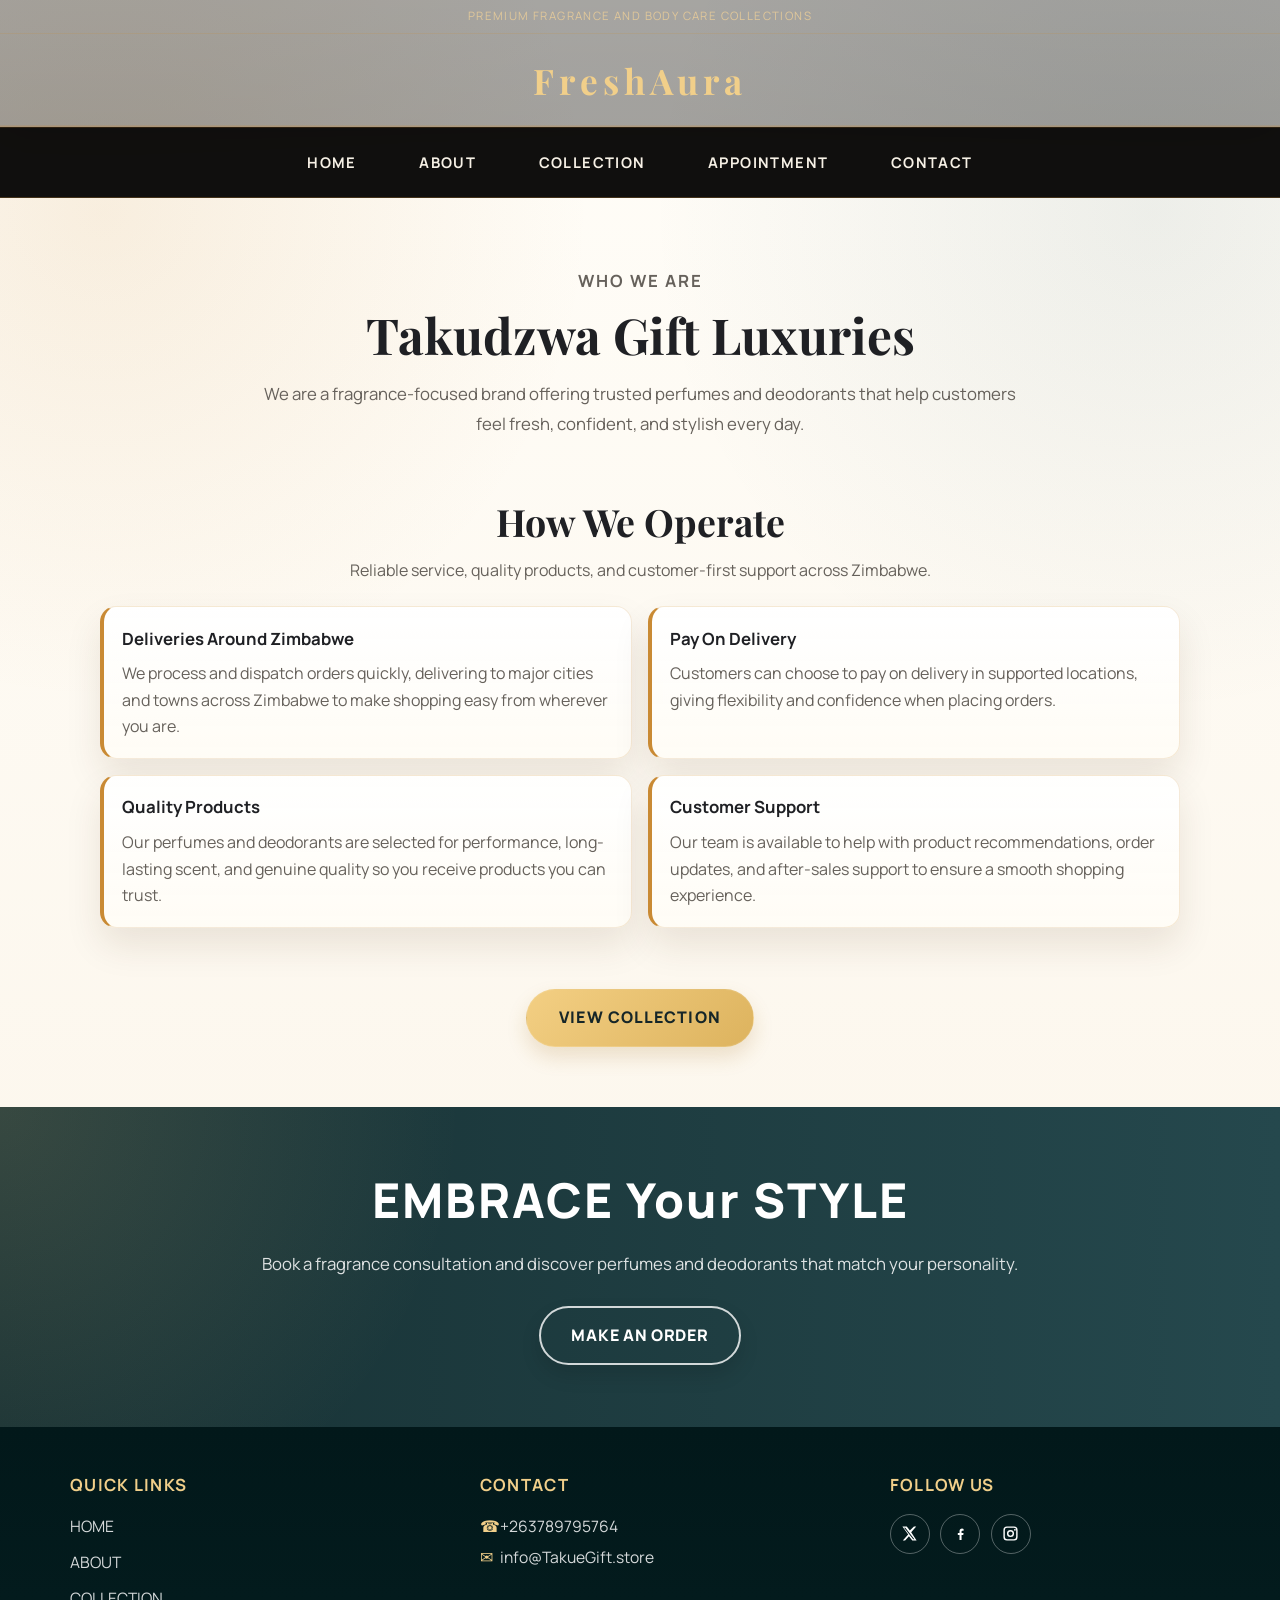
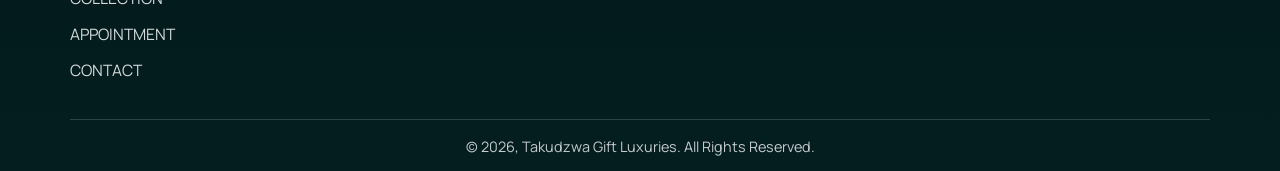
==== about.html @ 9ef3cc25 "Add strawberry water background to site header" ====
<!DOCTYPE html>
<html lang="en">
<head>
  <meta charset="UTF-8">
  <meta name="viewport" content="width=device-width, initial-scale=1.0">
  <title>About | Takudzwa Gift Luxuries</title>
  <link rel="preconnect" href="https://fonts.googleapis.com">
  <link rel="preconnect" href="https://fonts.gstatic.com" crossorigin>
  <link href="https://fonts.googleapis.com/css2?family=Manrope:wght@400;500;700;800&family=Playfair+Display:wght@600;700&display=swap" rel="stylesheet">
  <link rel="stylesheet" href="style.css">
</head>
<body class="about-page">
  <header class="site-header">
    <div class="top-strip">
      <p>Premium Fragrance and Body Care Collections</p>
    </div>

    <div class="brand-row">
      <div class="brand-mark">FreshAura</div>
    </div>
  </header>

  <nav class="menu-nav" aria-label="Main navigation">
    <a href="index.html#home">HOME</a>
    <a href="about.html">ABOUT</a>
    <a href="products.html">COLLECTION</a>
    <a href="index.html#appointment">APPOINTMENT</a>
    <a href="index.html#contact">CONTACT</a>
  </nav>

  <main>
    <section class="about-hero">
      <div class="about-hero-content">
        <p class="eyebrow">Who We Are</p>
        <h1>Takudzwa Gift Luxuries</h1>
        <p>
          We are a fragrance-focused brand offering trusted perfumes and deodorants that help customers feel
          fresh, confident, and stylish every day.
        </p>
      </div>
    </section>

    <section class="operations-section">
      <div class="operations-head">
        <h2>How We Operate</h2>
        <p>Reliable service, quality products, and customer-first support across Zimbabwe.</p>
      </div>

      <div class="operations-grid">
        <article class="operation-card">
          <h3>Deliveries Around Zimbabwe</h3>
          <p>
            We process and dispatch orders quickly, delivering to major cities and towns across Zimbabwe to make
            shopping easy from wherever you are.
          </p>
        </article>

        <article class="operation-card">
          <h3>Pay On Delivery</h3>
          <p>
            Customers can choose to pay on delivery in supported locations, giving flexibility and confidence
            when placing orders.
          </p>
        </article>

        <article class="operation-card">
          <h3>Quality Products</h3>
          <p>
            Our perfumes and deodorants are selected for performance, long-lasting scent, and genuine quality so
            you receive products you can trust.
          </p>
        </article>

        <article class="operation-card">
          <h3>Customer Support</h3>
          <p>
            Our team is available to help with product recommendations, order updates, and after-sales support to
            ensure a smooth shopping experience.
          </p>
        </article>
      </div>

      <div class="about-actions">
        <a class="read-more-btn" href="products.html">VIEW COLLECTION</a>
      </div>
    </section>
  </main>

  <section class="cta-band">
    <div class="cta-band-content">
      <h2>EMBRACE Your STYLE</h2>
      <p>Book a fragrance consultation and discover perfumes and deodorants that match your personality.</p>
      <a class="cta-outline-btn" href="order.html">MAKE AN ORDER</a>
    </div>
  </section>

  <footer class="site-footer">
    <div class="footer-grid">
      <div>
        <h3>QUICK LINKS</h3>
        <ul class="footer-links">
          <li><a href="index.html#home">HOME</a></li>
          <li><a href="about.html">ABOUT</a></li>
          <li><a href="products.html">COLLECTION</a></li>
          <li><a href="index.html#appointment">APPOINTMENT</a></li>
          <li><a href="index.html#contact">CONTACT</a></li>
        </ul>
      </div>

      <div>
        <h3>CONTACT</h3>
        <p class="footer-contact"><span class="icon-inline" aria-hidden="true">☎</span> +263789795764</p>
        <p class="footer-contact"><span class="icon-inline" aria-hidden="true">✉</span> info@TakueGift.store</p>
      </div>

      <div>
        <h3>FOLLOW US</h3>
        <div class="social-links">
          <a href="#" aria-label="Twitter">
            <svg viewBox="0 0 24 24" aria-hidden="true"><path d="M18.244 2H21.5l-7.11 8.12L22 22h-6.04l-4.73-6.2L5.8 22H2.54l7.6-8.7L2 2h6.2l4.27 5.64L18.244 2Zm-1.06 18h1.68L6.1 3.9H4.3L17.184 20Z"/></svg>
          </a>
          <a href="#" aria-label="Facebook">
            <svg viewBox="0 0 24 24" aria-hidden="true"><path d="M13.5 21v-7h2.4l.36-2.8H13.5V9.42c0-.81.23-1.36 1.38-1.36h1.47V5.54A19.4 19.4 0 0 0 14.2 5c-2.13 0-3.58 1.3-3.58 3.68v2.52H8.2V14h2.42v7h2.88Z"/></svg>
          </a>
          <a href="#" aria-label="Instagram">
            <svg viewBox="0 0 24 24" aria-hidden="true"><path d="M7 2h10a5 5 0 0 1 5 5v10a5 5 0 0 1-5 5H7a5 5 0 0 1-5-5V7a5 5 0 0 1 5-5Zm0 2a3 3 0 0 0-3 3v10a3 3 0 0 0 3 3h10a3 3 0 0 0 3-3V7a3 3 0 0 0-3-3H7Zm11.25 1.5a1.25 1.25 0 1 1 0 2.5 1.25 1.25 0 0 1 0-2.5ZM12 7a5 5 0 1 1 0 10 5 5 0 0 1 0-10Zm0 2a3 3 0 1 0 0 6 3 3 0 0 0 0-6Z"/></svg>
          </a>
        </div>
      </div>
    </div>

    <div class="footer-bottom">
      <p>&copy; 2026, Takudzwa Gift Luxuries. All Rights Reserved.</p>
    </div>
  </footer>
</body>
</html>
---- style.css ----
:root {
  --bg: #fffaf4;
  --surface: rgba(255, 255, 255, 0.86);
  --surface-strong: #ffffff;
  --text: #1f2024;
  --muted: #66615b;
  --brand: #c98a34;
  --brand-soft: #f0cf8a;
  --brand-deep: #8f5d12;
  --accent: #214d52;
  --line: #ead8bf;
  --shadow: 0 18px 36px rgba(68, 43, 13, 0.10);
}

* {
  box-sizing: border-box;
  margin: 0;
  padding: 0;
}

html {
  scroll-behavior: smooth;
}

body {
  font-family: "Manrope", sans-serif;
  color: var(--text);
  background:
    radial-gradient(circle at 8% 12%, rgba(201, 138, 52, 0.14), transparent 25%),
    radial-gradient(circle at 92% 10%, rgba(33, 77, 82, 0.10), transparent 26%),
    linear-gradient(180deg, #fffdf8 0%, #fbf4e8 100%);
  min-height: 100vh;
  line-height: 1.6;
}

button,
a {
  font: inherit;
}

.site-header {
  background: 
    linear-gradient(180deg, rgba(0, 0, 0, 0.35) 0%, rgba(0, 0, 0, 0.45) 100%),
    url('https://images.unsplash.com/photo-1567238997240-f1c0c7555f18?auto=format&fit=crop&w=1200&q=80');
  background-size: cover;
  background-position: center;
  background-attachment: fixed;
  border-bottom: 1px solid rgba(201, 138, 52, 0.28);
  box-shadow: 0 16px 30px rgba(0, 0, 0, 0.22);
}

.top-strip {
  border-bottom: 1px solid rgba(201, 138, 52, 0.18);
  text-align: center;
  padding: 0.45rem 1rem;
}

.top-strip p {
  color: #e0c79a;
  letter-spacing: 1.4px;
  font-size: 0.72rem;
  text-transform: uppercase;
}

.brand-row {
  padding: 1.2rem 1rem 1rem;
  text-align: center;
  border-bottom: 1px solid rgba(201, 138, 52, 0.16);
}

.brand-mark {
  font-family: "Playfair Display", serif;
  color: #f1cf8a;
  font-size: clamp(1.7rem, 3vw, 2.2rem);
  letter-spacing: 5px;
  font-weight: 700;
}

.menu-nav {
  width: 100%;
  margin: 0;
  display: flex;
  align-items: center;
  justify-content: center;
  gap: clamp(0.9rem, 3vw, 2.4rem);
  padding: 1rem 1rem 1.05rem;
  background: rgba(12, 11, 10, 0.98);
  border-top: 1px solid rgba(201, 138, 52, 0.16);
  border-bottom: 1px solid rgba(201, 138, 52, 0.28);
  position: sticky;
  top: 0;
  z-index: 1000;
  backdrop-filter: blur(10px);
}

.menu-nav a {
  text-decoration: none;
  color: #f7f1e6;
  font-weight: 700;
  letter-spacing: 1.4px;
  font-size: 0.92rem;
  transition: color 0.25s ease, transform 0.25s ease, background 0.25s ease;
  padding: 0.4rem 0.75rem;
  border-radius: 999px;
}

.menu-nav a:hover {
  color: #1f2024;
  background: linear-gradient(135deg, #f3cf83 0%, #ddb35e 100%);
  transform: translateY(-1px);
}

.hero {
  padding: 2.6rem 1.4rem 3.6rem;
}

.hero-content {
  max-width: 1100px;
  margin: 3rem auto 0;
  padding: 2rem 1.2rem;
}

.eyebrow {
  text-transform: uppercase;
  letter-spacing: 2px;
  color: var(--brand-deep);
  font-weight: 700;
  font-size: 0.78rem;
}

.hero-content h1 {
  margin-top: 0.7rem;
  font-family: "Playfair Display", serif;
  font-size: clamp(1.9rem, 4vw, 3.6rem);
  line-height: 1.15;
}

.subtitle {
  margin-top: 1rem;
  color: var(--muted);
  font-size: 1rem;
  max-width: 650px;
}

.story-section {
  margin: 0 0 1.8rem;
  padding: 5.8rem 1.4rem;
  background:
    linear-gradient(rgba(6, 10, 12, 0.64), rgba(6, 10, 12, 0.64)),
    url("https://images.unsplash.com/photo-1594035910387-fea47794261f?auto=format&fit=crop&w=1800&q=80") center/cover no-repeat;
  animation: storyPan 18s ease-in-out infinite alternate;
}

.story-content {
  max-width: 920px;
  margin: 0 auto;
  text-align: center;
  color: #fff;
}

.story-content h2 {
  font-size: clamp(1.65rem, 4vw, 2.35rem);
  letter-spacing: 3px;
  font-weight: 800;
}

.story-content h2::after {
  content: "";
  display: block;
  width: 72px;
  height: 2px;
  margin: 0.9rem auto 0;
  background: var(--brand);
}

.story-content p {
  margin: 1.35rem auto 0;
  line-height: 1.7;
  max-width: 900px;
  color: #f2f2f2;
  font-size: clamp(0.98rem, 1.7vw, 1.25rem);
}

.read-more-btn {
  display: inline-block;
  margin-top: 2rem;
  padding: 0.95rem 2rem;
  text-decoration: none;
  color: #162628;
  background: linear-gradient(135deg, #f3cf83 0%, #ddb35e 100%);
  border: 1px solid rgba(255, 255, 255, 0.10);
  font-weight: 800;
  letter-spacing: 1.1px;
  border-radius: 999px;
  box-shadow: 0 10px 20px rgba(161, 109, 28, 0.18);
  transition: transform 0.25s ease, box-shadow 0.25s ease, filter 0.25s ease;
}

.read-more-btn:hover {
  filter: brightness(1.03);
  transform: translateY(-1px);
  box-shadow: 0 14px 24px rgba(161, 109, 28, 0.22);
}

@keyframes storyPan {
  from {
    background-position: center, 50% 45%;
  }
  to {
    background-position: center, 50% 55%;
  }
}

.products-section {
  padding: 1rem 1.4rem 4rem;
}

.section-head {
  max-width: 1100px;
  margin: 0 auto 1.5rem;
  text-align: center;
}

.section-head h2 {
  font-size: clamp(1.5rem, 3vw, 2.1rem);
  font-family: "Playfair Display", serif;
  letter-spacing: 0.6px;
}

.section-head p {
  margin-top: 0.45rem;
  color: var(--muted);
}

.product-grid {
  max-width: 1100px;
  margin: 0 auto;
  display: grid;
  grid-template-columns: repeat(3, minmax(0, 1fr));
  gap: 1.2rem;
}

.products-actions {
  text-align: center;
  margin-top: 1.9rem;
}

.all-products-section {
  padding-top: 2.8rem;
}

.product-showcase {
  max-width: 1100px;
  margin: 0 auto;
  display: grid;
  grid-template-columns: minmax(320px, 430px) minmax(320px, 1fr);
  gap: 1.6rem;
  align-items: center;
}

.showcase-left {
  display: flex;
  flex-direction: column;
  align-items: center;
  gap: 0.85rem;
}

.showcase-arrow {
  width: 44px;
  height: 44px;
  border-radius: 999px;
  border: 1px solid rgba(201, 138, 52, 0.34);
  background: linear-gradient(135deg, #fff 0%, #f9f1df 100%);
  color: #17343b;
  font-size: 1rem;
  cursor: pointer;
  box-shadow: 0 10px 18px rgba(68, 43, 13, 0.08);
  transition: transform 0.25s ease, border-color 0.25s ease, box-shadow 0.25s ease;
}

.showcase-arrow:hover {
  border-color: var(--brand);
  transform: scale(1.05);
  box-shadow: 0 14px 22px rgba(68, 43, 13, 0.12);
}

.showcase-stack {
  position: relative;
  width: min(92vw, 400px);
  height: 540px;
}

.showcase-card {
  position: absolute;
  left: 0;
  width: 100%;
  border-radius: 24px;
  overflow: hidden;
  box-shadow: var(--shadow);
  transition: transform 1s ease, opacity 1s ease;
  background: #fff;
}

.showcase-card img {
  width: 100%;
  height: 420px;
  object-fit: cover;
  display: block;
}

.showcase-card.active {
  top: 60px;
  z-index: 3;
  opacity: 1;
}

.showcase-card.prev {
  top: 8px;
  transform: scale(0.9);
  opacity: 0.5;
  z-index: 1;
}

.showcase-card.next {
  top: 116px;
  transform: scale(0.9);
  opacity: 0.5;
  z-index: 1;
}

.showcase-overlay {
  position: absolute;
  inset: auto 0 0 0;
  background: linear-gradient(180deg, rgba(0, 0, 0, 0), rgba(16, 24, 26, 0.78));
  color: #fff;
  padding: 1rem;
}

.showcase-overlay h4 {
  font-size: 1.08rem;
}

.showcase-right {
  background: linear-gradient(180deg, rgba(255, 255, 255, 0.94), rgba(255, 251, 244, 0.92));
  border: 1px solid rgba(201, 138, 52, 0.18);
  border-radius: 24px;
  padding: 1.55rem;
  box-shadow: var(--shadow);
  transform: translateX(0);
  opacity: 1;
}

.showcase-right.is-entering {
  animation: detailsMorph 0.5s ease;
}

.product-tag {
  display: inline-block;
  background: linear-gradient(135deg, rgba(201, 138, 52, 0.16), rgba(240, 207, 138, 0.28));
  color: var(--brand-deep);
  padding: 0.35rem 0.65rem;
  border-radius: 999px;
  font-weight: 700;
  font-size: 0.8rem;
  letter-spacing: 0.5px;
  text-transform: uppercase;
}

.showcase-right h3 {
  margin-top: 0.8rem;
  font-family: "Playfair Display", serif;
  font-size: clamp(1.5rem, 2.6vw, 2.1rem);
}

.detail-block {
  margin-top: 0.8rem;
  color: #4e565e;
  line-height: 1.65;
}

.detail-block strong {
  color: #192025;
}

.detail-price {
  margin-top: 1rem;
  font-size: 1.55rem;
  font-weight: 800;
  color: var(--brand-deep);
}

.showcase-card.slide-up {
  transform: translateY(-18px);
}

.showcase-card.slide-down {
  transform: translateY(18px);
}

@keyframes detailsMorph {
  from {
    opacity: 0;
    transform: translateX(-24px);
  }
  to {
    opacity: 1;
    transform: translateX(0);
  }
}

.product-card {
  background: var(--surface-strong);
  border: 1px solid rgba(201, 138, 52, 0.18);
  border-radius: 18px;
  overflow: hidden;
  box-shadow: var(--shadow);
  transition: transform 0.25s ease, box-shadow 0.25s ease, border-color 0.25s ease;
}

.product-card:hover {
  transform: translateY(-4px);
  border-color: rgba(201, 138, 52, 0.34);
  box-shadow: 0 22px 42px rgba(68, 43, 13, 0.14);
}

.product-card img {
  width: 100%;
  height: 220px;
  object-fit: cover;
  display: block;
}

.card-body {
  padding: 1rem;
}

.card-body h3 {
  font-size: 1rem;
}

.card-body p {
  margin-top: 0.4rem;
  color: var(--muted);
  font-size: 0.9rem;
}

.price {
  display: inline-block;
  margin-top: 0.8rem;
  font-weight: 800;
  color: var(--brand-deep);
}

.cta-band {
  background:
    radial-gradient(circle at top left, rgba(240, 207, 138, 0.15), transparent 35%),
    linear-gradient(90deg, #173134, #25484d);
  padding: 3.4rem 1.4rem 3.9rem;
}

.cta-band-content {
  max-width: 980px;
  margin: 0 auto;
  text-align: center;
  color: #fff;
}

.cta-band-content h2 {
  font-size: clamp(2rem, 4.5vw, 3rem);
  font-weight: 800;
  letter-spacing: 2px;
}

.cta-band-content p {
  margin-top: 0.8rem;
  font-size: 1.05rem;
  color: rgba(255, 255, 255, 0.85);
}

.cta-outline-btn {
  display: inline-block;
  margin-top: 1.75rem;
  padding: 0.9rem 1.9rem;
  border: 2px solid rgba(255, 255, 255, 0.8);
  color: #fff;
  text-decoration: none;
  font-weight: 800;
  letter-spacing: 0.7px;
  border-radius: 999px;
  box-shadow: 0 10px 20px rgba(0, 0, 0, 0.12);
  transition: transform 0.25s ease, background 0.25s ease, color 0.25s ease, box-shadow 0.25s ease;
}

.cta-outline-btn:hover {
  background: rgba(255, 255, 255, 0.14);
  transform: translateY(-1px);
  box-shadow: 0 14px 24px rgba(0, 0, 0, 0.14);
}

.cta-outline-btn.join-popup-trigger {
  background: linear-gradient(135deg, #efd28a 0%, #d7a54a 100%);
  border-color: #d7a54a;
  color: #162628;
}

.cta-outline-btn.join-popup-trigger:hover {
  background: linear-gradient(135deg, #f4da9c 0%, #e1b15c 100%);
}

.order-popup-overlay {
  position: fixed;
  inset: 0;
  background: rgba(0, 0, 0, 0.62);
  display: grid;
  place-items: center;
  padding: 1rem;
  z-index: 1300;
  opacity: 0;
  pointer-events: none;
  transition: opacity 0.25s ease;
}

.order-popup-overlay.active {
  opacity: 1;
  pointer-events: auto;
}

.order-popup {
  width: min(92vw, 460px);
  background: linear-gradient(180deg, #171513 0%, #11100f 100%);
  border: 1px solid rgba(240, 207, 138, 0.55);
  border-radius: 18px;
  color: #fff;
  padding: 1.25rem;
  text-align: center;
  box-shadow: 0 26px 50px rgba(0, 0, 0, 0.38);
}

.order-popup h3 {
  color: #f0cf8a;
  letter-spacing: 0.6px;
  text-transform: uppercase;
}

.order-popup p {
  margin-top: 0.45rem;
  color: #d9d9d9;
}

.order-popup-links {
  margin-top: 0.95rem;
  display: grid;
  gap: 0.55rem;
}

.order-popup-links a {
  text-decoration: none;
  color: #162628;
  background: linear-gradient(135deg, #f1d28d, #d7a74b);
  padding: 0.78rem 0.85rem;
  font-weight: 800;
  letter-spacing: 0.4px;
  border-radius: 10px;
  text-transform: uppercase;
  transition: transform 0.2s ease, filter 0.2s ease, box-shadow 0.2s ease;
  box-shadow: 0 10px 16px rgba(0, 0, 0, 0.16);
}

.order-popup-links a:hover {
  filter: brightness(1.04);
  transform: translateY(-1px);
}

.order-popup-close {
  margin-top: 0.8rem;
  border: 1px solid rgba(255, 255, 255, 0.45);
  background: transparent;
  color: #fff;
  padding: 0.5rem 0.85rem;
  border-radius: 10px;
  cursor: pointer;
}

.order-popup-close:hover {
  border-color: #d4af37;
  color: #d4af37;
}

.site-footer {
  background: linear-gradient(180deg, #02181a 0%, #041e20 100%);
  color: #d7dfe2;
  padding: 2.8rem 1.4rem 0.8rem;
}

.footer-grid {
  max-width: 1140px;
  margin: 0 auto;
  display: grid;
  grid-template-columns: 1.2fr 1.2fr 1fr;
  gap: 1.6rem;
}

.site-footer h3 {
  color: #f1cf8a;
  letter-spacing: 1.3px;
  margin-bottom: 0.95rem;
  font-size: 1.05rem;
}

.footer-links {
  list-style: none;
}

.footer-links li + li {
  margin-top: 0.65rem;
}

.footer-links a,
.footer-contact {
  color: #d5d9da;
  text-decoration: none;
  font-size: 0.98rem;
}

.footer-links a:hover {
  color: #f1cf8a;
}

.footer-contact + .footer-contact {
  margin-top: 0.4rem;
}

.icon-inline {
  display: inline-block;
  width: 1.1rem;
  color: #f1cf8a;
}

.social-links {
  display: flex;
  gap: 0.65rem;
}

.social-links a {
  width: 40px;
  height: 40px;
  border-radius: 999px;
  border: 1px solid rgba(255, 255, 255, 0.32);
  color: #fff;
  text-decoration: none;
  display: inline-flex;
  align-items: center;
  justify-content: center;
  font-weight: 700;
  font-size: 0.75rem;
  transition: border-color 0.25s ease, color 0.25s ease;
}

.social-links a svg {
  width: 17px;
  height: 17px;
  fill: currentColor;
}

.social-links a:hover {
  color: #f1cf8a;
  border-color: #f1cf8a;
}

.footer-bottom {
  max-width: 1140px;
  margin: 2.2rem auto 0;
  padding-top: 0.95rem;
  border-top: 1px solid rgba(255, 255, 255, 0.16);
  text-align: center;
}

.footer-bottom p {
  color: #c4cbce;
  font-size: 0.9rem;
}

.about-page {
  background:
    radial-gradient(circle at 8% 12%, rgba(201, 138, 52, 0.12), transparent 25%),
    radial-gradient(circle at 90% 12%, rgba(33, 77, 82, 0.08), transparent 26%),
    linear-gradient(180deg, #fffdf8 0%, #fbf4e8 100%);
}

.about-hero {
  padding: 3.2rem 1.4rem 2.3rem;
}

.about-hero-content {
  max-width: 960px;
  margin: 0 auto;
  text-align: center;
}

.about-hero-content h1 {
  margin-top: 0.7rem;
  font-family: "Playfair Display", serif;
  font-size: clamp(2rem, 4.5vw, 3.1rem);
  line-height: 1.15;
}

.about-hero-content p {
  margin: 1rem auto 0;
  color: var(--muted);
  max-width: 760px;
  font-size: 1.05rem;
  line-height: 1.75;
}

.operations-section {
  padding: 1rem 1.4rem 3.8rem;
}

.operations-head {
  max-width: 980px;
  margin: 0 auto 1.4rem;
  text-align: center;
}

.operations-head h2 {
  font-family: "Playfair Display", serif;
  font-size: clamp(1.6rem, 3.3vw, 2.35rem);
}

.operations-head p {
  margin-top: 0.45rem;
  color: var(--muted);
}

.operations-grid {
  max-width: 1080px;
  margin: 0 auto;
  display: grid;
  grid-template-columns: repeat(2, minmax(0, 1fr));
  gap: 1rem;
}

.operation-card {
  background: linear-gradient(180deg, rgba(255, 255, 255, 0.95), rgba(255, 252, 246, 0.92));
  border: 1px solid rgba(201, 138, 52, 0.18);
  border-left: 4px solid var(--brand);
  border-radius: 16px;
  box-shadow: var(--shadow);
  padding: 1.15rem;
}

.operation-card h3 {
  font-size: 1.05rem;
}

.operation-card p {
  margin-top: 0.5rem;
  color: var(--muted);
  line-height: 1.65;
}

.about-actions {
  text-align: center;
  margin-top: 1.8rem;
}

.read-more-btn,
.cta-outline-btn,
.showcase-arrow,
.order-action,
.order-popup-links a,
.order-popup-close {
  -webkit-tap-highlight-color: transparent;
}

@media (max-width: 900px) {
  .product-grid {
    grid-template-columns: repeat(2, minmax(0, 1fr));
  }

  .product-showcase {
    grid-template-columns: 1fr;
    gap: 1.3rem;
  }

  .showcase-stack {
    height: 500px;
  }

  .showcase-card img {
    height: 380px;
  }

  .operations-grid {
    grid-template-columns: 1fr;
  }

  .footer-grid {
    grid-template-columns: 1fr 1fr;
  }
}

@media (max-width: 600px) {
  .top-strip p {
    font-size: 0.65rem;
    letter-spacing: 0.8px;
  }

  .brand-row {
    padding-top: 1rem;
  }

  .menu-nav {
    flex-wrap: wrap;
    row-gap: 0.65rem;
    column-gap: 1.1rem;
    padding-top: 0.85rem;
    padding-bottom: 0.85rem;
  }

  .menu-nav a {
    font-size: 0.82rem;
  }

  .story-section {
    padding-top: 4.4rem;
    padding-bottom: 4.4rem;
  }

  .story-content h2 {
    letter-spacing: 1.6px;
  }

  .showcase-stack {
    width: min(92vw, 360px);
    height: 455px;
  }

  .showcase-card.active {
    top: 46px;
  }

  .showcase-card.prev {
    top: 6px;
  }

  .showcase-card.next {
    top: 86px;
  }

  .showcase-card img {
    height: 330px;
  }

  .showcase-right {
    padding: 1rem;
  }

  .cta-band {
    padding-top: 2.7rem;
    padding-bottom: 3rem;
  }

  .cta-band-content h2 {
    letter-spacing: 1px;
  }

  .footer-grid {
    grid-template-columns: 1fr;
  }

  .site-footer {
    padding-top: 2.3rem;
  }

  .product-grid {
    grid-template-columns: 1fr;
  }

  .hero {
    padding-top: 1.4rem;
  }
}
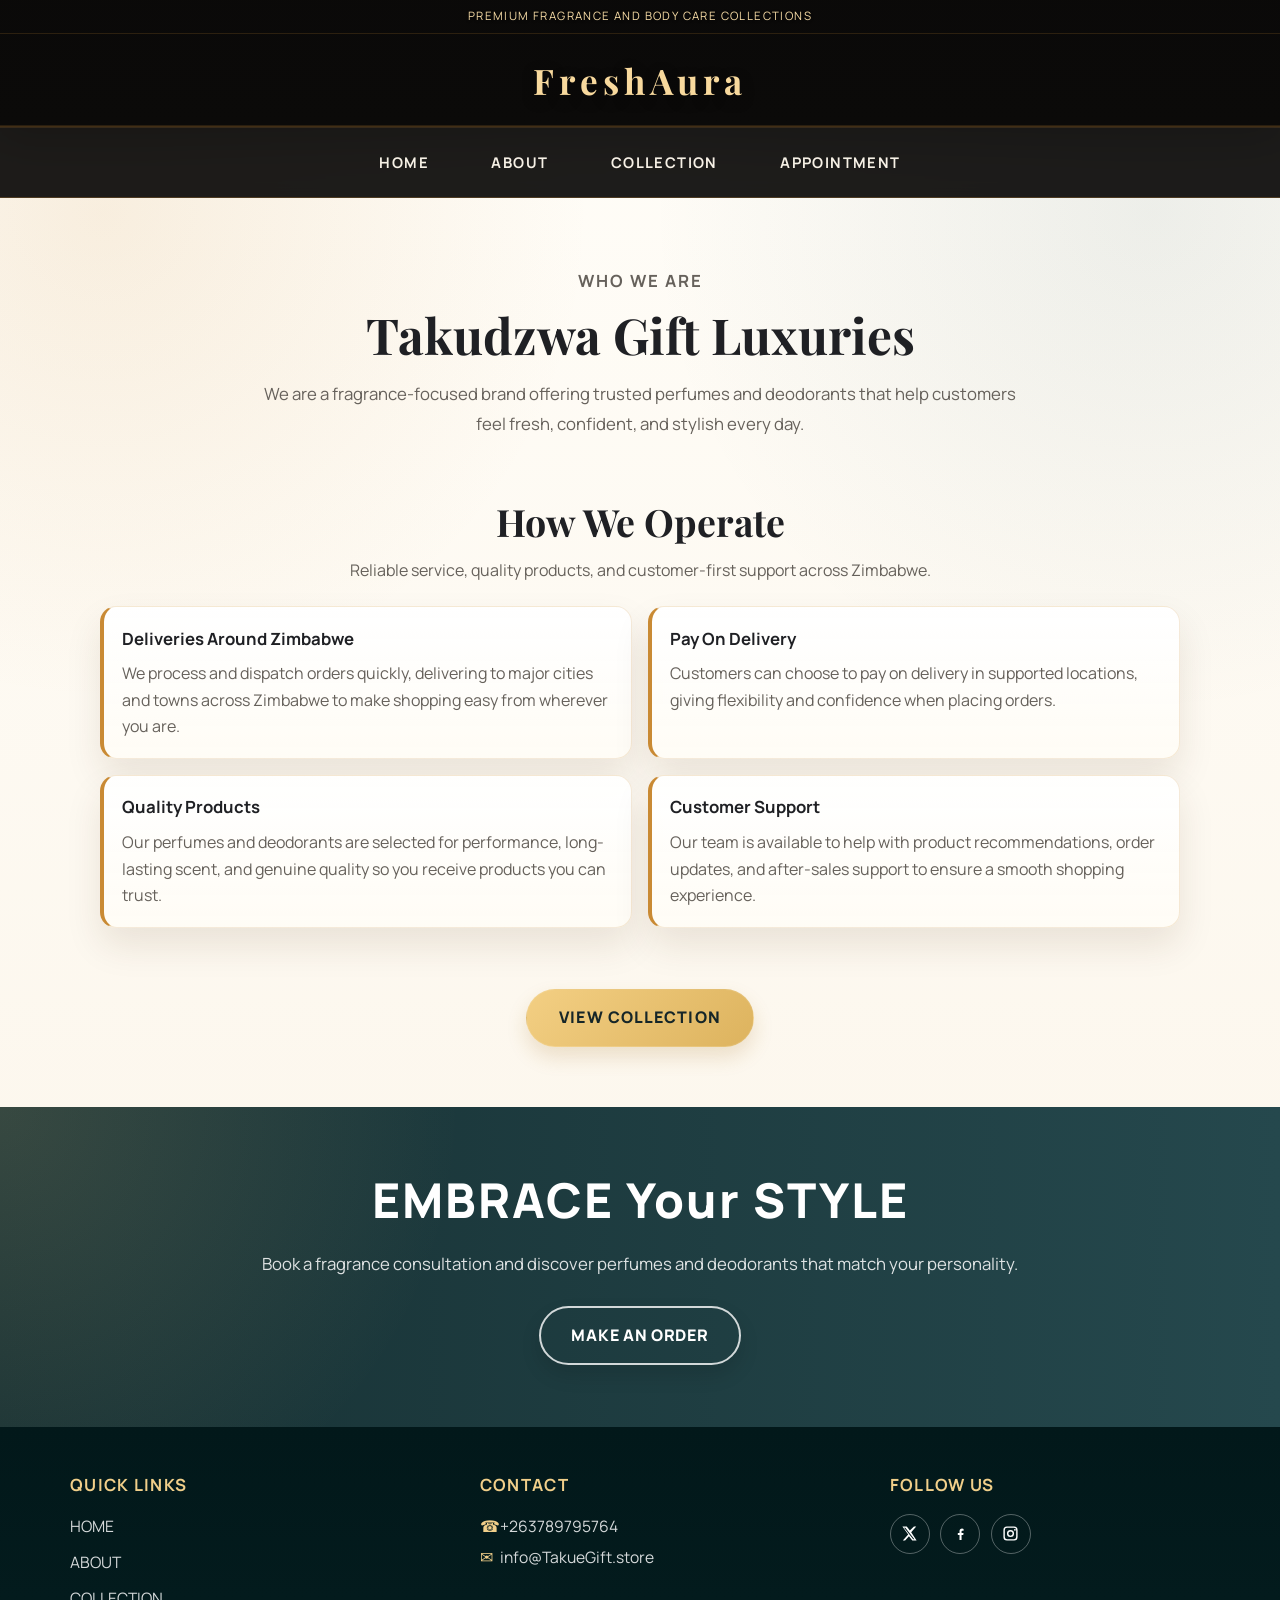
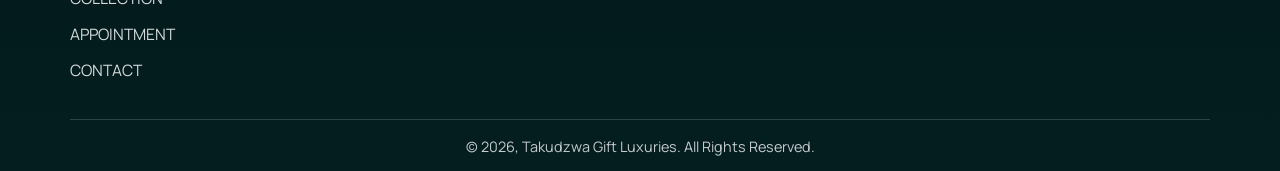
==== commit 4f08ea99: "Reduce browser caching on site assets" ====
--- a/about.html
+++ b/about.html
@@ -21,11 +21,14 @@
   </header>
 
   <nav class="menu-nav" aria-label="Main navigation">
+    <meta http-equiv="Cache-Control" content="no-cache, no-store, must-revalidate">
+    <meta http-equiv="Pragma" content="no-cache">
+    <meta http-equiv="Expires" content="0">
     <a href="index.html#home">HOME</a>
     <a href="about.html">ABOUT</a>
     <a href="products.html">COLLECTION</a>
     <a href="index.html#appointment">APPOINTMENT</a>
-    <a href="index.html#contact">CONTACT</a>
+    <link rel="stylesheet" href="style.css?v=20260402-1">
   </nav>
 
   <main>
--- a/style.css
+++ b/style.css
@@ -39,14 +39,36 @@
 }
 
 .site-header {
-  background: 
-    linear-gradient(180deg, rgba(0, 0, 0, 0.35) 0%, rgba(0, 0, 0, 0.45) 100%),
-    url('https://images.unsplash.com/photo-1567238997240-f1c0c7555f18?auto=format&fit=crop&w=1200&q=80');
-  background-size: cover;
-  background-position: center;
-  background-attachment: fixed;
+  background: #0c0b0a;
   border-bottom: 1px solid rgba(201, 138, 52, 0.28);
   box-shadow: 0 16px 30px rgba(0, 0, 0, 0.22);
+  position: relative;
+  isolation: isolate;
+  overflow: hidden;
+}
+
+.site-header::before {
+  content: "";
+  position: absolute;
+  inset: 0;
+  background: linear-gradient(180deg, rgba(7, 6, 6, 0.34) 0%, rgba(10, 9, 8, 0.50) 100%);
+  z-index: 1;
+}
+
+.site-header > * {
+  position: relative;
+  z-index: 2;
+}
+
+.site-header-video {
+  position: absolute;
+  inset: 0;
+  width: 100%;
+  height: 100%;
+  object-fit: cover;
+  filter: brightness(1.08) saturate(1.15);
+  z-index: 0;
+  pointer-events: none;
 }
 
 .top-strip {
@@ -56,10 +78,11 @@
 }
 
 .top-strip p {
-  color: #e0c79a;
+  color: #f7dca6;
   letter-spacing: 1.4px;
   font-size: 0.72rem;
   text-transform: uppercase;
+  text-shadow: 0 1px 3px rgba(0, 0, 0, 0.45);
 }
 
 .brand-row {
@@ -68,12 +91,28 @@
   border-bottom: 1px solid rgba(201, 138, 52, 0.16);
 }
 
+.menu-toggle {
+  display: none;
+  align-items: center;
+  justify-content: center;
+  width: 46px;
+  height: 40px;
+  border: 1px solid rgba(248, 217, 157, 0.38);
+  border-radius: 999px;
+  background: rgba(255, 250, 242, 0.08);
+  color: #f8d99d;
+  font-size: 1.1rem;
+  cursor: pointer;
+  box-shadow: 0 10px 18px rgba(0, 0, 0, 0.18);
+}
+
 .brand-mark {
   font-family: "Playfair Display", serif;
-  color: #f1cf8a;
+  color: #f8d99d;
   font-size: clamp(1.7rem, 3vw, 2.2rem);
   letter-spacing: 5px;
   font-weight: 700;
+  text-shadow: 0 4px 14px rgba(0, 0, 0, 0.36);
 }
 
 .menu-nav {
@@ -84,7 +123,7 @@
   justify-content: center;
   gap: clamp(0.9rem, 3vw, 2.4rem);
   padding: 1rem 1rem 1.05rem;
-  background: rgba(12, 11, 10, 0.98);
+  background: rgba(10, 9, 8, 0.92);
   border-top: 1px solid rgba(201, 138, 52, 0.16);
   border-bottom: 1px solid rgba(201, 138, 52, 0.28);
   position: sticky;
@@ -232,6 +271,38 @@
   color: var(--muted);
 }
 
+.motion-ad {
+  margin: 1rem auto 0;
+  max-width: 760px;
+  overflow: hidden;
+  border-radius: 999px;
+  border: 1px solid rgba(201, 138, 52, 0.34);
+  background: linear-gradient(135deg, #fff5de 0%, #f3d08a 100%);
+  box-shadow: 0 10px 20px rgba(68, 43, 13, 0.10);
+}
+
+.motion-ad p {
+  margin: 0;
+  white-space: nowrap;
+  display: inline-block;
+  padding: 0.62rem 0;
+  font-weight: 800;
+  color: #1f2d2f;
+  letter-spacing: 0.7px;
+  text-transform: uppercase;
+  transform: translateX(100%);
+  animation: adTicker 12s linear infinite;
+}
+
+@keyframes adTicker {
+  from {
+    transform: translateX(100%);
+  }
+  to {
+    transform: translateX(-100%);
+  }
+}
+
 .product-grid {
   max-width: 1100px;
   margin: 0 auto;
@@ -801,25 +872,56 @@
 }
 
 @media (max-width: 600px) {
+  .site-header {
+    position: sticky;
+    top: 0;
+    z-index: 1100;
+  }
+
+  .top-strip {
+    display: none;
+  }
+
   .top-strip p {
     font-size: 0.65rem;
     letter-spacing: 0.8px;
   }
 
   .brand-row {
-    padding-top: 1rem;
+    display: flex;
+    align-items: center;
+    justify-content: space-between;
+    gap: 1rem;
+    padding: 0.9rem 1rem;
+    text-align: left;
+  }
+
+  .brand-mark {
+    font-size: 1.35rem;
+    letter-spacing: 3px;
+  }
+
+  .menu-toggle {
+    display: inline-flex;
   }
 
   .menu-nav {
-    flex-wrap: wrap;
-    row-gap: 0.65rem;
-    column-gap: 1.1rem;
-    padding-top: 0.85rem;
-    padding-bottom: 0.85rem;
+    display: none;
+    flex-direction: column;
+    align-items: stretch;
+    gap: 0.45rem;
+    padding: 0.8rem 1rem 1rem;
+  }
+
+  .menu-nav.is-open {
+    display: flex;
   }
 
   .menu-nav a {
     font-size: 0.82rem;
+    padding: 0.7rem 0.9rem;
+    text-align: center;
+    background: rgba(255, 255, 255, 0.04);
   }
 
   .story-section {
@@ -831,29 +933,119 @@
     letter-spacing: 1.6px;
   }
 
+  .product-showcase {
+    grid-template-columns: 1fr;
+    gap: 0.95rem;
+  }
+
+  .showcase-left {
+    position: relative;
+    display: flex;
+    align-items: center;
+    justify-content: center;
+    gap: 0;
+    width: 100%;
+    padding: 0;
+  }
+
+  .showcase-arrow.up {
+    position: absolute;
+    left: 0;
+    top: 50%;
+    transform: translateY(-50%);
+  }
+
+  .showcase-arrow.down {
+    position: absolute;
+    right: 0;
+    top: 50%;
+    transform: translateY(-50%);
+  }
+
+  .showcase-arrow.up:hover {
+    transform: translateY(-50%) scale(1.05);
+  }
+
+  .showcase-arrow.down:hover {
+    transform: translateY(-50%) scale(1.05);
+  }
+
+  .showcase-arrow {
+    width: 40px;
+    height: 40px;
+    flex: 0 0 40px;
+    font-size: 0;
+    z-index: 4;
+  }
+
+  .showcase-arrow.up::before,
+  .showcase-arrow.down::before {
+    display: block;
+    font-size: 1.15rem;
+    font-weight: 800;
+    line-height: 1;
+    color: #17343b;
+  }
+
+  .showcase-arrow.up::before {
+    content: "◀";
+  }
+
+  .showcase-arrow.down::before {
+    content: "▶";
+  }
+
   .showcase-stack {
-    width: min(92vw, 360px);
-    height: 455px;
+    width: min(100vw, 560px);
+    max-width: 100%;
+    height: 360px;
+    overflow: hidden;
   }
 
   .showcase-card.active {
-    top: 46px;
+    top: 0;
+    transform: none;
   }
 
   .showcase-card.prev {
-    top: 6px;
+    display: none;
   }
 
   .showcase-card.next {
-    top: 86px;
+    display: none;
   }
 
   .showcase-card img {
-    height: 330px;
+    height: 300px;
+  }
+
+  .showcase-overlay {
+    padding: 0.85rem;
+  }
+
+  .showcase-overlay h4 {
+    font-size: 1rem;
   }
 
   .showcase-right {
-    padding: 1rem;
+    padding: 0.65rem 0.75rem;
+    width: 100%;
+  }
+
+  .showcase-right h3 {
+    font-size: 0.98rem;
+    line-height: 1.15;
+  }
+
+  .detail-block {
+    margin-top: 0.35rem;
+    font-size: 0.75rem;
+    line-height: 1.22;
+  }
+
+  .detail-price {
+    margin-top: 0.35rem;
+    font-size: 1rem;
   }
 
   .cta-band {
@@ -874,7 +1066,30 @@
   }
 
   .product-grid {
-    grid-template-columns: 1fr;
+    grid-template-columns: repeat(2, minmax(0, 1fr));
+    gap: 0.85rem;
+  }
+
+  .product-card img {
+    height: 165px;
+  }
+
+  .card-body {
+    padding: 0.75rem;
+  }
+
+  .card-body h3 {
+    font-size: 0.85rem;
+  }
+
+  .card-body p {
+    font-size: 0.78rem;
+    margin-top: 0.3rem;
+  }
+
+  .price {
+    margin-top: 0.6rem;
+    font-size: 0.88rem;
   }
 
   .hero {
--- a/style.css
+++ b/style.css
@@ -39,14 +39,36 @@
 }
 
 .site-header {
-  background: 
-    linear-gradient(180deg, rgba(0, 0, 0, 0.35) 0%, rgba(0, 0, 0, 0.45) 100%),
-    url('https://images.unsplash.com/photo-1567238997240-f1c0c7555f18?auto=format&fit=crop&w=1200&q=80');
-  background-size: cover;
-  background-position: center;
-  background-attachment: fixed;
+  background: #0c0b0a;
   border-bottom: 1px solid rgba(201, 138, 52, 0.28);
   box-shadow: 0 16px 30px rgba(0, 0, 0, 0.22);
+  position: relative;
+  isolation: isolate;
+  overflow: hidden;
+}
+
+.site-header::before {
+  content: "";
+  position: absolute;
+  inset: 0;
+  background: linear-gradient(180deg, rgba(7, 6, 6, 0.34) 0%, rgba(10, 9, 8, 0.50) 100%);
+  z-index: 1;
+}
+
+.site-header > * {
+  position: relative;
+  z-index: 2;
+}
+
+.site-header-video {
+  position: absolute;
+  inset: 0;
+  width: 100%;
+  height: 100%;
+  object-fit: cover;
+  filter: brightness(1.08) saturate(1.15);
+  z-index: 0;
+  pointer-events: none;
 }
 
 .top-strip {
@@ -56,10 +78,11 @@
 }
 
 .top-strip p {
-  color: #e0c79a;
+  color: #f7dca6;
   letter-spacing: 1.4px;
   font-size: 0.72rem;
   text-transform: uppercase;
+  text-shadow: 0 1px 3px rgba(0, 0, 0, 0.45);
 }
 
 .brand-row {
@@ -68,12 +91,28 @@
   border-bottom: 1px solid rgba(201, 138, 52, 0.16);
 }
 
+.menu-toggle {
+  display: none;
+  align-items: center;
+  justify-content: center;
+  width: 46px;
+  height: 40px;
+  border: 1px solid rgba(248, 217, 157, 0.38);
+  border-radius: 999px;
+  background: rgba(255, 250, 242, 0.08);
+  color: #f8d99d;
+  font-size: 1.1rem;
+  cursor: pointer;
+  box-shadow: 0 10px 18px rgba(0, 0, 0, 0.18);
+}
+
 .brand-mark {
   font-family: "Playfair Display", serif;
-  color: #f1cf8a;
+  color: #f8d99d;
   font-size: clamp(1.7rem, 3vw, 2.2rem);
   letter-spacing: 5px;
   font-weight: 700;
+  text-shadow: 0 4px 14px rgba(0, 0, 0, 0.36);
 }
 
 .menu-nav {
@@ -84,7 +123,7 @@
   justify-content: center;
   gap: clamp(0.9rem, 3vw, 2.4rem);
   padding: 1rem 1rem 1.05rem;
-  background: rgba(12, 11, 10, 0.98);
+  background: rgba(10, 9, 8, 0.92);
   border-top: 1px solid rgba(201, 138, 52, 0.16);
   border-bottom: 1px solid rgba(201, 138, 52, 0.28);
   position: sticky;
@@ -232,6 +271,38 @@
   color: var(--muted);
 }
 
+.motion-ad {
+  margin: 1rem auto 0;
+  max-width: 760px;
+  overflow: hidden;
+  border-radius: 999px;
+  border: 1px solid rgba(201, 138, 52, 0.34);
+  background: linear-gradient(135deg, #fff5de 0%, #f3d08a 100%);
+  box-shadow: 0 10px 20px rgba(68, 43, 13, 0.10);
+}
+
+.motion-ad p {
+  margin: 0;
+  white-space: nowrap;
+  display: inline-block;
+  padding: 0.62rem 0;
+  font-weight: 800;
+  color: #1f2d2f;
+  letter-spacing: 0.7px;
+  text-transform: uppercase;
+  transform: translateX(100%);
+  animation: adTicker 12s linear infinite;
+}
+
+@keyframes adTicker {
+  from {
+    transform: translateX(100%);
+  }
+  to {
+    transform: translateX(-100%);
+  }
+}
+
 .product-grid {
   max-width: 1100px;
   margin: 0 auto;
@@ -801,25 +872,56 @@
 }
 
 @media (max-width: 600px) {
+  .site-header {
+    position: sticky;
+    top: 0;
+    z-index: 1100;
+  }
+
+  .top-strip {
+    display: none;
+  }
+
   .top-strip p {
     font-size: 0.65rem;
     letter-spacing: 0.8px;
   }
 
   .brand-row {
-    padding-top: 1rem;
+    display: flex;
+    align-items: center;
+    justify-content: space-between;
+    gap: 1rem;
+    padding: 0.9rem 1rem;
+    text-align: left;
+  }
+
+  .brand-mark {
+    font-size: 1.35rem;
+    letter-spacing: 3px;
+  }
+
+  .menu-toggle {
+    display: inline-flex;
   }
 
   .menu-nav {
-    flex-wrap: wrap;
-    row-gap: 0.65rem;
-    column-gap: 1.1rem;
-    padding-top: 0.85rem;
-    padding-bottom: 0.85rem;
+    display: none;
+    flex-direction: column;
+    align-items: stretch;
+    gap: 0.45rem;
+    padding: 0.8rem 1rem 1rem;
+  }
+
+  .menu-nav.is-open {
+    display: flex;
   }
 
   .menu-nav a {
     font-size: 0.82rem;
+    padding: 0.7rem 0.9rem;
+    text-align: center;
+    background: rgba(255, 255, 255, 0.04);
   }
 
   .story-section {
@@ -831,29 +933,119 @@
     letter-spacing: 1.6px;
   }
 
+  .product-showcase {
+    grid-template-columns: 1fr;
+    gap: 0.95rem;
+  }
+
+  .showcase-left {
+    position: relative;
+    display: flex;
+    align-items: center;
+    justify-content: center;
+    gap: 0;
+    width: 100%;
+    padding: 0;
+  }
+
+  .showcase-arrow.up {
+    position: absolute;
+    left: 0;
+    top: 50%;
+    transform: translateY(-50%);
+  }
+
+  .showcase-arrow.down {
+    position: absolute;
+    right: 0;
+    top: 50%;
+    transform: translateY(-50%);
+  }
+
+  .showcase-arrow.up:hover {
+    transform: translateY(-50%) scale(1.05);
+  }
+
+  .showcase-arrow.down:hover {
+    transform: translateY(-50%) scale(1.05);
+  }
+
+  .showcase-arrow {
+    width: 40px;
+    height: 40px;
+    flex: 0 0 40px;
+    font-size: 0;
+    z-index: 4;
+  }
+
+  .showcase-arrow.up::before,
+  .showcase-arrow.down::before {
+    display: block;
+    font-size: 1.15rem;
+    font-weight: 800;
+    line-height: 1;
+    color: #17343b;
+  }
+
+  .showcase-arrow.up::before {
+    content: "◀";
+  }
+
+  .showcase-arrow.down::before {
+    content: "▶";
+  }
+
   .showcase-stack {
-    width: min(92vw, 360px);
-    height: 455px;
+    width: min(100vw, 560px);
+    max-width: 100%;
+    height: 360px;
+    overflow: hidden;
   }
 
   .showcase-card.active {
-    top: 46px;
+    top: 0;
+    transform: none;
   }
 
   .showcase-card.prev {
-    top: 6px;
+    display: none;
   }
 
   .showcase-card.next {
-    top: 86px;
+    display: none;
   }
 
   .showcase-card img {
-    height: 330px;
+    height: 300px;
+  }
+
+  .showcase-overlay {
+    padding: 0.85rem;
+  }
+
+  .showcase-overlay h4 {
+    font-size: 1rem;
   }
 
   .showcase-right {
-    padding: 1rem;
+    padding: 0.65rem 0.75rem;
+    width: 100%;
+  }
+
+  .showcase-right h3 {
+    font-size: 0.98rem;
+    line-height: 1.15;
+  }
+
+  .detail-block {
+    margin-top: 0.35rem;
+    font-size: 0.75rem;
+    line-height: 1.22;
+  }
+
+  .detail-price {
+    margin-top: 0.35rem;
+    font-size: 1rem;
   }
 
   .cta-band {
@@ -874,7 +1066,30 @@
   }
 
   .product-grid {
-    grid-template-columns: 1fr;
+    grid-template-columns: repeat(2, minmax(0, 1fr));
+    gap: 0.85rem;
+  }
+
+  .product-card img {
+    height: 165px;
+  }
+
+  .card-body {
+    padding: 0.75rem;
+  }
+
+  .card-body h3 {
+    font-size: 0.85rem;
+  }
+
+  .card-body p {
+    font-size: 0.78rem;
+    margin-top: 0.3rem;
+  }
+
+  .price {
+    margin-top: 0.6rem;
+    font-size: 0.88rem;
   }
 
   .hero {
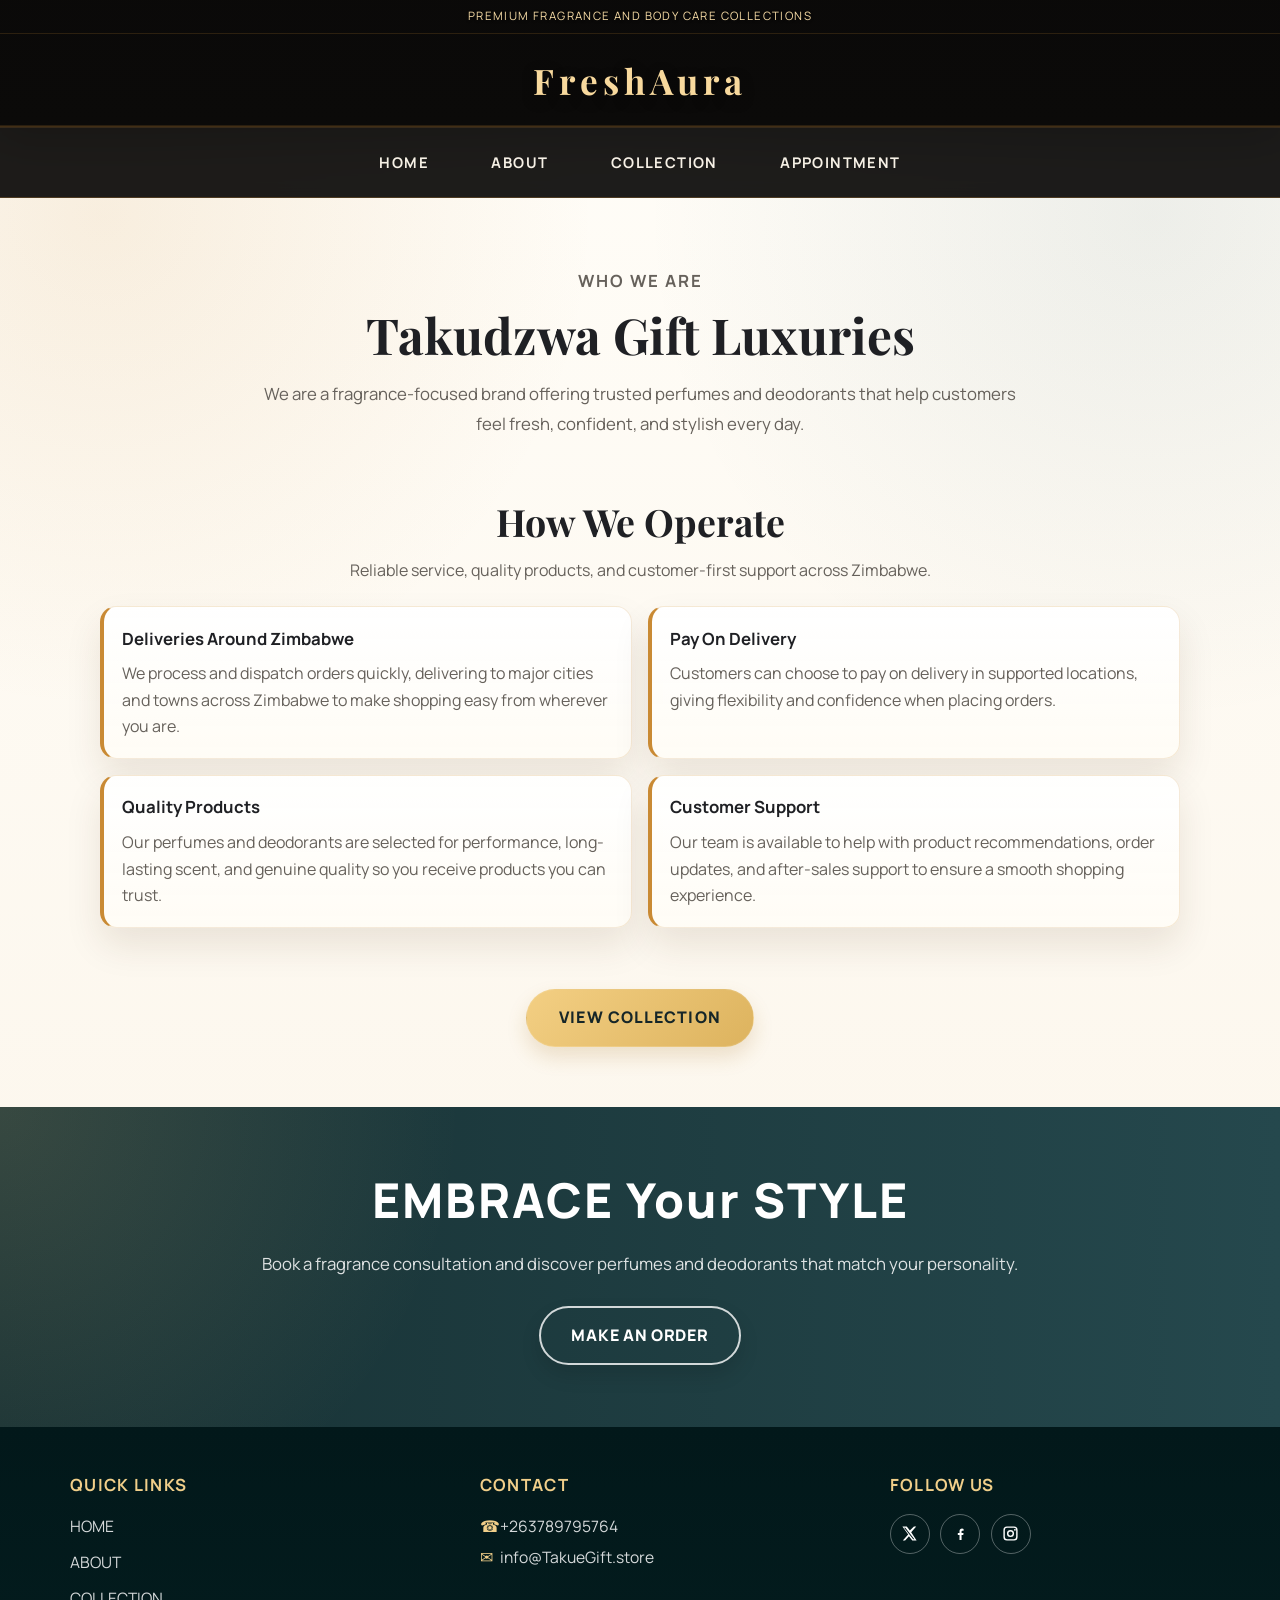
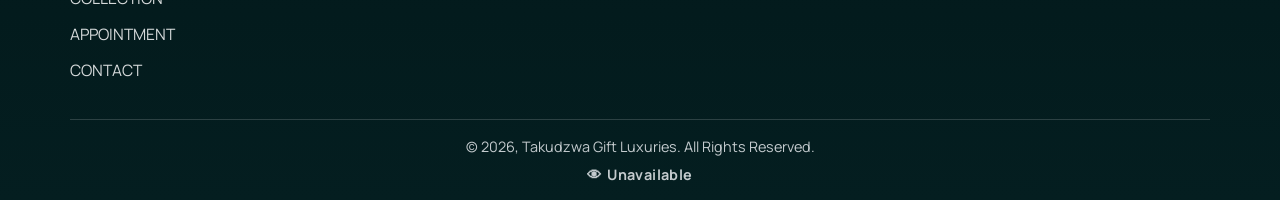
==== commit 51272e9b: "Add visitor counter with eye icon to all pages" ====
--- a/about.html
+++ b/about.html
@@ -7,6 +7,7 @@
   <link rel="preconnect" href="https://fonts.googleapis.com">
   <link rel="preconnect" href="https://fonts.gstatic.com" crossorigin>
   <link href="https://fonts.googleapis.com/css2?family=Manrope:wght@400;500;700;800&family=Playfair+Display:wght@600;700&display=swap" rel="stylesheet">
+  <link rel="icon" type="image/svg+xml" href="favicon.svg?v=20260402-1">
   <link rel="stylesheet" href="style.css">
 </head>
 <body class="about-page">
@@ -28,7 +29,7 @@
     <a href="about.html">ABOUT</a>
     <a href="products.html">COLLECTION</a>
     <a href="index.html#appointment">APPOINTMENT</a>
-    <link rel="stylesheet" href="style.css?v=20260402-1">
+    <link rel="stylesheet" href="style.css?v=20260402-2">
   </nav>
 
   <main>
@@ -134,7 +135,10 @@
 
     <div class="footer-bottom">
       <p>&copy; 2026, Takudzwa Gift Luxuries. All Rights Reserved.</p>
+      <p class="visitor-counter"><span class="visitor-counter-icon" aria-hidden="true">&#128065;</span> <span id="visitorCount">Loading...</span></p>
     </div>
   </footer>
+
+  <script src="visitor-counter.js?v=20260407-1"></script>
 </body>
 </html>
--- a/style.css
+++ b/style.css
@@ -69,6 +69,16 @@
   filter: brightness(1.08) saturate(1.15);
   z-index: 0;
   pointer-events: none;
+}
+
+.home-top-header {
+  background:
+    linear-gradient(180deg, rgba(7, 6, 6, 0.34) 0%, rgba(10, 9, 8, 0.5) 100%),
+    url("./566.jpg") center/cover no-repeat;
+}
+
+.home-top-header::before {
+  background: linear-gradient(180deg, rgba(7, 6, 6, 0.6) 0%, rgba(10, 9, 8, 0.72) 100%);
 }
 
 .top-strip {
@@ -751,6 +761,20 @@
   font-size: 0.9rem;
 }
 
+.visitor-counter {
+  margin-top: 0.35rem;
+  color: #f0cf8a;
+  font-weight: 700;
+  letter-spacing: 0.4px;
+  display: inline-flex;
+  align-items: center;
+  gap: 0.35rem;
+}
+
+.visitor-counter-icon {
+  line-height: 1;
+}
+
 .about-page {
   background:
     radial-gradient(circle at 8% 12%, rgba(201, 138, 52, 0.12), transparent 25%),
@@ -876,10 +900,16 @@
     position: sticky;
     top: 0;
     z-index: 1100;
+    transition: transform 0.25s ease, box-shadow 0.25s ease;
+  }
+
+  .site-header.is-collapsed {
+    box-shadow: 0 14px 30px rgba(0, 0, 0, 0.28);
   }
 
   .top-strip {
-    display: none;
+    display: block;
+    transition: max-height 0.25s ease, opacity 0.25s ease, padding 0.25s ease;
   }
 
   .top-strip p {
@@ -890,10 +920,25 @@
   .brand-row {
     display: flex;
     align-items: center;
-    justify-content: space-between;
+    justify-content: center;
     gap: 1rem;
     padding: 0.9rem 1rem;
-    text-align: left;
+    text-align: center;
+  }
+
+  .site-header.is-collapsed .top-strip {
+    max-height: 0;
+    opacity: 0;
+    padding-top: 0;
+    padding-bottom: 0;
+    overflow: hidden;
+    pointer-events: none;
+  }
+
+  .site-header.is-collapsed .brand-row {
+    justify-content: space-between;
+    padding-top: 0.75rem;
+    padding-bottom: 0.75rem;
   }
 
   .brand-mark {
@@ -901,8 +946,14 @@
     letter-spacing: 3px;
   }
 
-  .menu-toggle {
+  .home-menu-toggle {
+    display: none;
+  }
+
+  .site-header.is-collapsed .home-menu-toggle {
     display: inline-flex;
+    opacity: 1;
+    transform: scale(1);
   }
 
   .menu-nav {
@@ -910,7 +961,7 @@
     flex-direction: column;
     align-items: stretch;
     gap: 0.45rem;
-    padding: 0.8rem 1rem 1rem;
+    padding: 0.65rem 1rem 0.95rem;
   }
 
   .menu-nav.is-open {
@@ -936,6 +987,7 @@
   .product-showcase {
     grid-template-columns: 1fr;
     gap: 0.95rem;
+    overflow-x: clip;
   }
 
   .showcase-left {
@@ -945,19 +997,21 @@
     justify-content: center;
     gap: 0;
     width: 100%;
-    padding: 0;
+    max-width: 100%;
+    padding: 0 2.4rem;
+    margin: 0 auto;
   }
 
   .showcase-arrow.up {
     position: absolute;
-    left: 0;
+    left: 0.4rem;
     top: 50%;
     transform: translateY(-50%);
   }
 
   .showcase-arrow.down {
     position: absolute;
-    right: 0;
+    right: 0.4rem;
     top: 50%;
     transform: translateY(-50%);
   }
@@ -996,9 +1050,9 @@
   }
 
   .showcase-stack {
-    width: min(100vw, 560px);
+    width: min(100%, 560px);
     max-width: 100%;
-    height: 360px;
+    height: 320px;
     overflow: hidden;
   }
 
@@ -1016,7 +1070,7 @@
   }
 
   .showcase-card img {
-    height: 300px;
+    height: 260px;
   }
 
   .showcase-overlay {
@@ -1058,7 +1112,12 @@
   }
 
   .footer-grid {
-    grid-template-columns: 1fr;
+    grid-template-columns: repeat(2, minmax(0, 1fr));
+    gap: 1rem 1.1rem;
+  }
+
+  .footer-grid > :nth-child(3) {
+    grid-column: 1 / -1;
   }
 
   .site-footer {
--- a/style.css
+++ b/style.css
@@ -69,6 +69,16 @@
   filter: brightness(1.08) saturate(1.15);
   z-index: 0;
   pointer-events: none;
+}
+
+.home-top-header {
+  background:
+    linear-gradient(180deg, rgba(7, 6, 6, 0.34) 0%, rgba(10, 9, 8, 0.5) 100%),
+    url("./566.jpg") center/cover no-repeat;
+}
+
+.home-top-header::before {
+  background: linear-gradient(180deg, rgba(7, 6, 6, 0.6) 0%, rgba(10, 9, 8, 0.72) 100%);
 }
 
 .top-strip {
@@ -751,6 +761,20 @@
   font-size: 0.9rem;
 }
 
+.visitor-counter {
+  margin-top: 0.35rem;
+  color: #f0cf8a;
+  font-weight: 700;
+  letter-spacing: 0.4px;
+  display: inline-flex;
+  align-items: center;
+  gap: 0.35rem;
+}
+
+.visitor-counter-icon {
+  line-height: 1;
+}
+
 .about-page {
   background:
     radial-gradient(circle at 8% 12%, rgba(201, 138, 52, 0.12), transparent 25%),
@@ -876,10 +900,16 @@
     position: sticky;
     top: 0;
     z-index: 1100;
+    transition: transform 0.25s ease, box-shadow 0.25s ease;
+  }
+
+  .site-header.is-collapsed {
+    box-shadow: 0 14px 30px rgba(0, 0, 0, 0.28);
   }
 
   .top-strip {
-    display: none;
+    display: block;
+    transition: max-height 0.25s ease, opacity 0.25s ease, padding 0.25s ease;
   }
 
   .top-strip p {
@@ -890,10 +920,25 @@
   .brand-row {
     display: flex;
     align-items: center;
-    justify-content: space-between;
+    justify-content: center;
     gap: 1rem;
     padding: 0.9rem 1rem;
-    text-align: left;
+    text-align: center;
+  }
+
+  .site-header.is-collapsed .top-strip {
+    max-height: 0;
+    opacity: 0;
+    padding-top: 0;
+    padding-bottom: 0;
+    overflow: hidden;
+    pointer-events: none;
+  }
+
+  .site-header.is-collapsed .brand-row {
+    justify-content: space-between;
+    padding-top: 0.75rem;
+    padding-bottom: 0.75rem;
   }
 
   .brand-mark {
@@ -901,8 +946,14 @@
     letter-spacing: 3px;
   }
 
-  .menu-toggle {
+  .home-menu-toggle {
+    display: none;
+  }
+
+  .site-header.is-collapsed .home-menu-toggle {
     display: inline-flex;
+    opacity: 1;
+    transform: scale(1);
   }
 
   .menu-nav {
@@ -910,7 +961,7 @@
     flex-direction: column;
     align-items: stretch;
     gap: 0.45rem;
-    padding: 0.8rem 1rem 1rem;
+    padding: 0.65rem 1rem 0.95rem;
   }
 
   .menu-nav.is-open {
@@ -936,6 +987,7 @@
   .product-showcase {
     grid-template-columns: 1fr;
     gap: 0.95rem;
+    overflow-x: clip;
   }
 
   .showcase-left {
@@ -945,19 +997,21 @@
     justify-content: center;
     gap: 0;
     width: 100%;
-    padding: 0;
+    max-width: 100%;
+    padding: 0 2.4rem;
+    margin: 0 auto;
   }
 
   .showcase-arrow.up {
     position: absolute;
-    left: 0;
+    left: 0.4rem;
     top: 50%;
     transform: translateY(-50%);
   }
 
   .showcase-arrow.down {
     position: absolute;
-    right: 0;
+    right: 0.4rem;
     top: 50%;
     transform: translateY(-50%);
   }
@@ -996,9 +1050,9 @@
   }
 
   .showcase-stack {
-    width: min(100vw, 560px);
+    width: min(100%, 560px);
     max-width: 100%;
-    height: 360px;
+    height: 320px;
     overflow: hidden;
   }
 
@@ -1016,7 +1070,7 @@
   }
 
   .showcase-card img {
-    height: 300px;
+    height: 260px;
   }
 
   .showcase-overlay {
@@ -1058,7 +1112,12 @@
   }
 
   .footer-grid {
-    grid-template-columns: 1fr;
+    grid-template-columns: repeat(2, minmax(0, 1fr));
+    gap: 1rem 1.1rem;
+  }
+
+  .footer-grid > :nth-child(3) {
+    grid-column: 1 / -1;
   }
 
   .site-footer {
